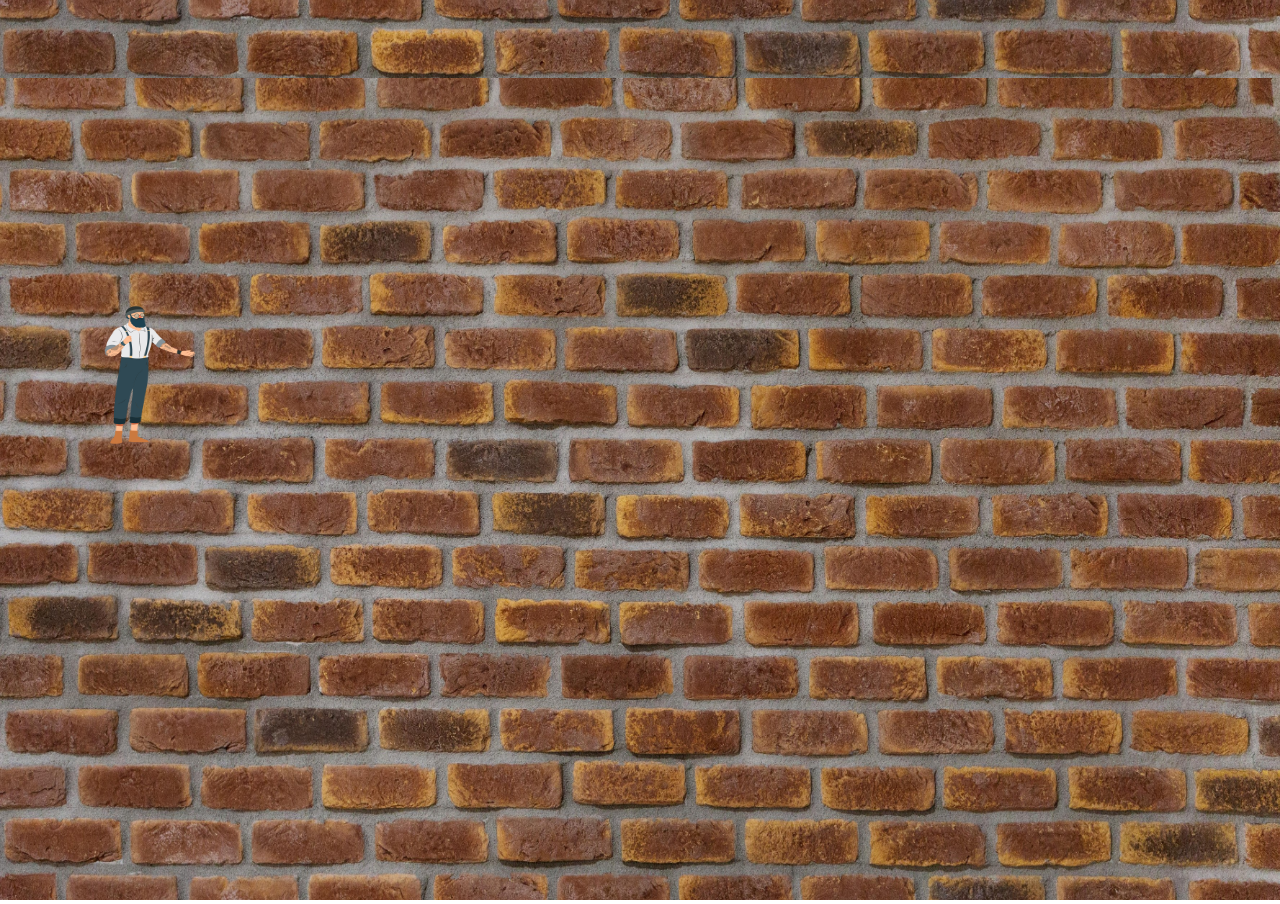
==== index.html @ 47b2483c "index fixed" ====
<!DOCTYPE html>
<html lang="en">
<head>
    <meta charset="UTF-8">
    <meta name="viewport" content="width=device-width, initial-scale=1.0">
    <meta http-equiv="X-UA-Compatible" content="ie=edge">
    <title>Game Project</title>
    <link rel="stylesheet" href="../css/style.css">
</head>
<body>

<canvas id="canvas"></canvas>
<script src="js/brick.js"></script>
<script src="js/bullet.js"></script>
<script src="js/player.js"></script>
<!--<script src="background2.js"></script>-->
<script src="js/background.js"></script>
<script src="js/game.js"></script>
<script src="js/index.js"></script> 
</body>
</html>
---- css/style.css ----
html, body {
    margin: 0;
    padding: 0;
  }
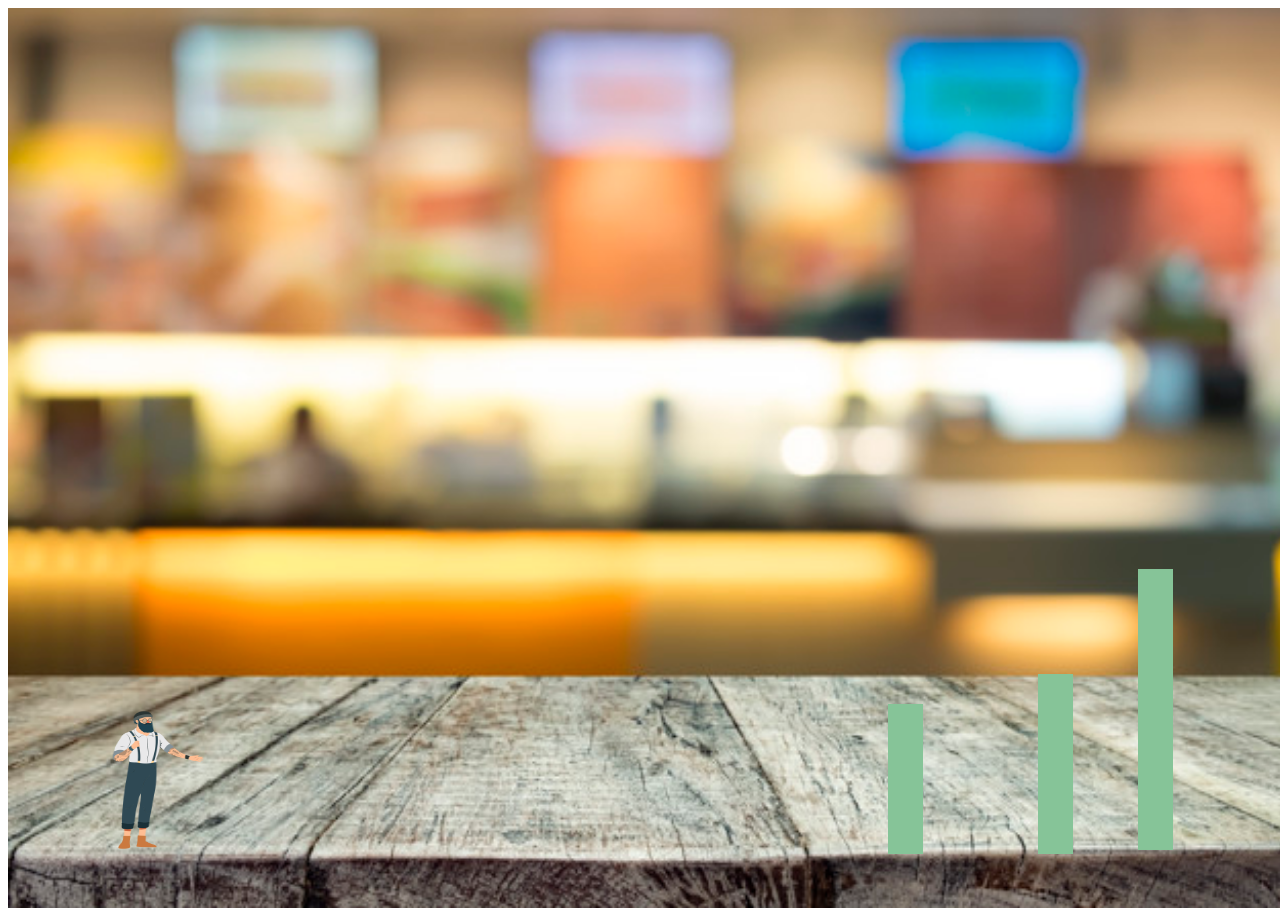
==== commit 6b6e1374: "bricks in window" ====
--- a/index.html
+++ b/index.html
@@ -5,7 +5,7 @@
     <meta name="viewport" content="width=device-width, initial-scale=1.0">
     <meta http-equiv="X-UA-Compatible" content="ie=edge">
     <title>Game Project</title>
-    <link rel="stylesheet" href="../css/style.css">
+    <link rel="stylesheet" href="../ProjectOneGame/css/style.css">
 </head>
 <body>
 
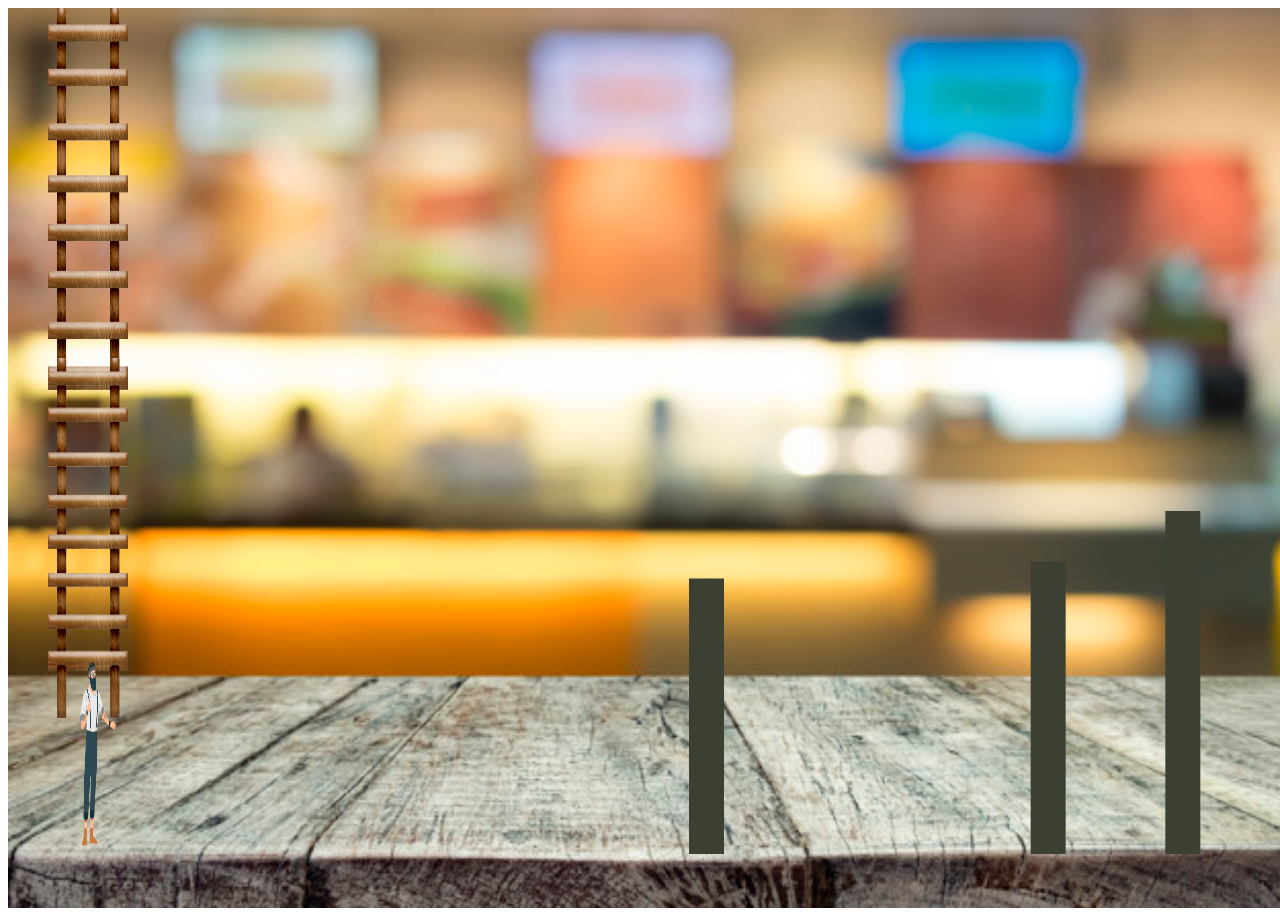
==== commit 537ead98: "obstacles and stairs done" ====
--- a/index.html
+++ b/index.html
@@ -10,10 +10,11 @@
 <body>
 
 <canvas id="canvas"></canvas>
+<script src="js/obstacle.js" ></script>
 <script src="js/brick.js"></script>
 <script src="js/bullet.js"></script>
 <script src="js/player.js"></script>
-<!--<script src="background2.js"></script>-->
+<script src="js/background2.js"></script>
 <script src="js/background.js"></script>
 <script src="js/game.js"></script>
 <script src="js/index.js"></script> 
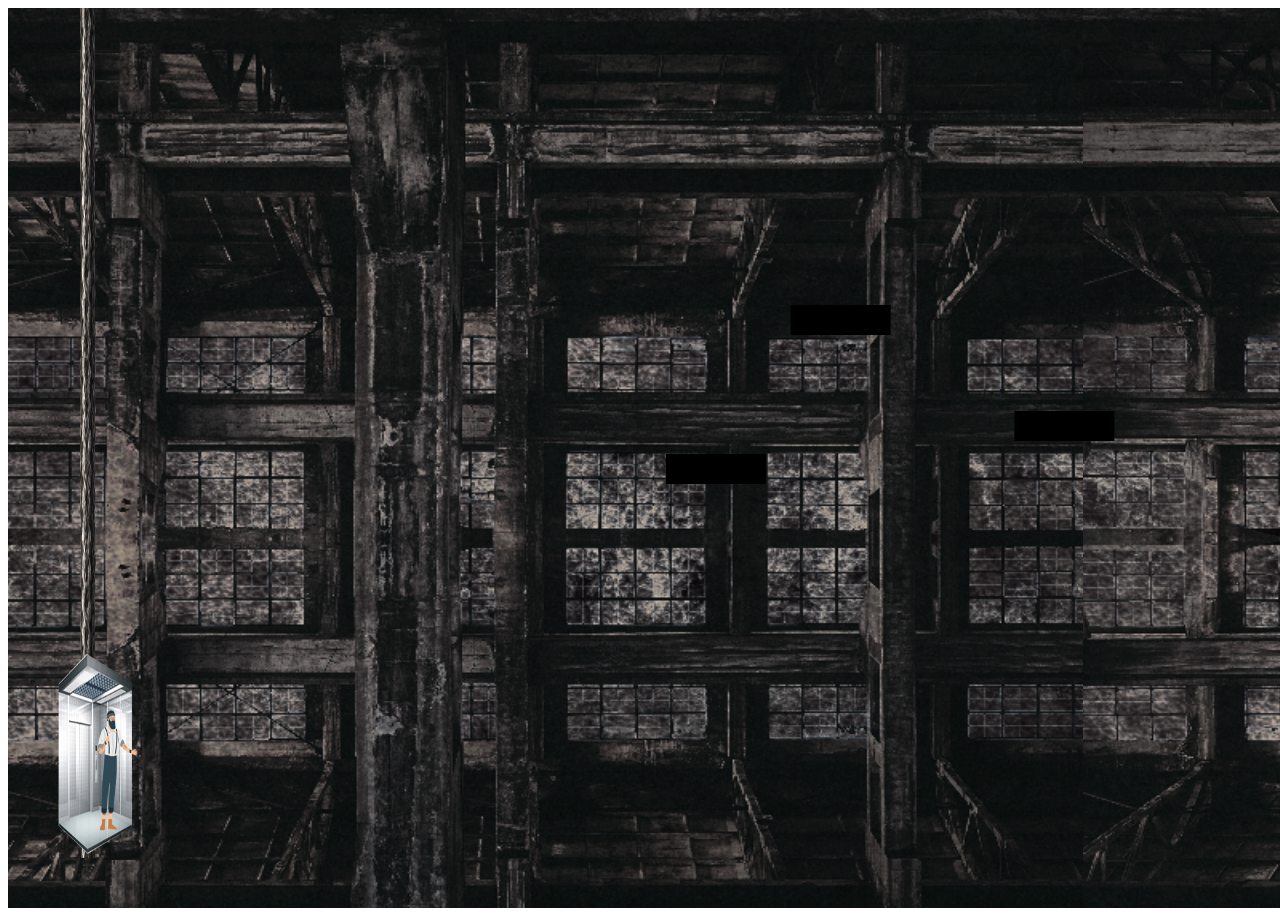
==== commit 632d8942: "new background an bulletss done" ====
--- a/index.html
+++ b/index.html
@@ -10,9 +10,9 @@
 <body>
 
 <canvas id="canvas"></canvas>
-<script src="js/obstacle.js" ></script>
 <script src="js/brick.js"></script>
 <script src="js/bullet.js"></script>
+<script src="js/obstacle.js" ></script>
 <script src="js/player.js"></script>
 <script src="js/background2.js"></script>
 <script src="js/background.js"></script>
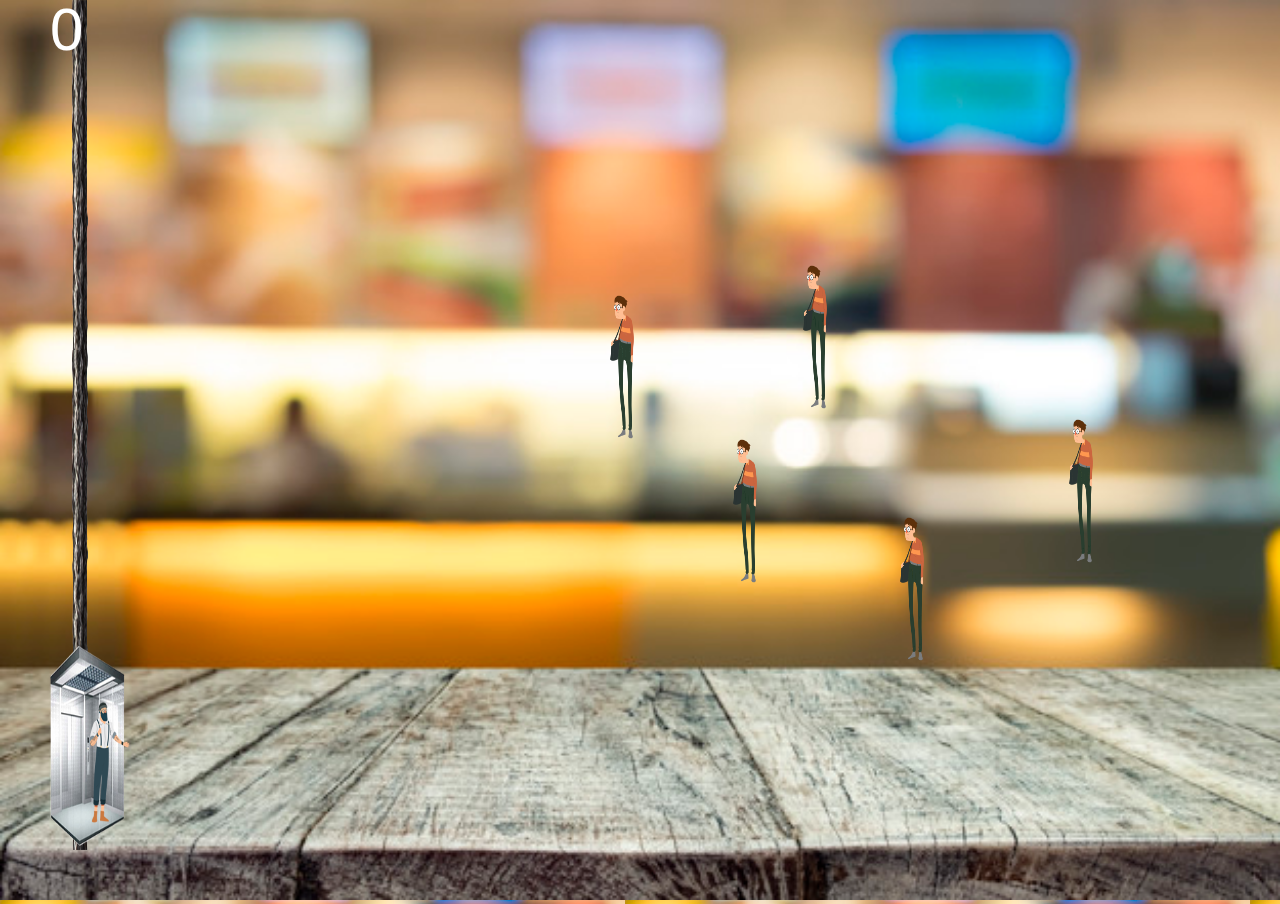
==== commit 60ee722b: "almost done" ====
--- a/index.html
+++ b/index.html
@@ -5,13 +5,15 @@
     <meta name="viewport" content="width=device-width, initial-scale=1.0">
     <meta http-equiv="X-UA-Compatible" content="ie=edge">
     <title>Game Project</title>
-    <link rel="stylesheet" href="../ProjectOneGame/css/style.css">
+    <link rel="stylesheet" href="./css/style.css">
 </head>
 <body>
 
 <canvas id="canvas"></canvas>
+<script src="js/scoreboard.js"></script>
 <script src="js/brick.js"></script>
 <script src="js/bullet.js"></script>
+<script src="js/victims.js"></script>
 <script src="js/obstacle.js" ></script>
 <script src="js/player.js"></script>
 <script src="js/background2.js"></script>
--- a/css/style.css
+++ b/css/style.css
@@ -0,0 +1,49 @@
+html, body {
+    margin: 0;
+    padding: 0;
+    background-image: url('../img/woodTable.png');
+  }
+
+  #tittle{
+    display: flex;
+    justify-content: center;
+    align-items: center;
+    text-align: center;
+    font-size: 100px;
+    font-style: italic;
+    font-family: 'Franklin Gothic Medium', 'Arial Narrow', Arial, sans-serif;
+  }
+
+  #parraf{
+    display: flex;
+    align-items: center;
+    justify-content: center;
+    color: rgb(28, 20, 16);
+    font-size: 100px;
+    font-family: 'Franklin Gothic Medium', 'Arial Narrow', Arial, sans-serif;
+    text-align: center;
+  }
+
+  #image> img{
+    display: flex;
+    width: 300px;
+    height: 300px;
+    align-items: center;
+    justify-content: space-between;
+
+  }
+
+  #image{
+    display: flex;
+    justify-content: space-between;
+  }
+
+  #buttons>button{
+    display: flex;
+    padding: 50px ,100px;
+    height: 50px;
+    width: 100px;
+    border-radius: 5px;
+    text-align: center;
+    
+  }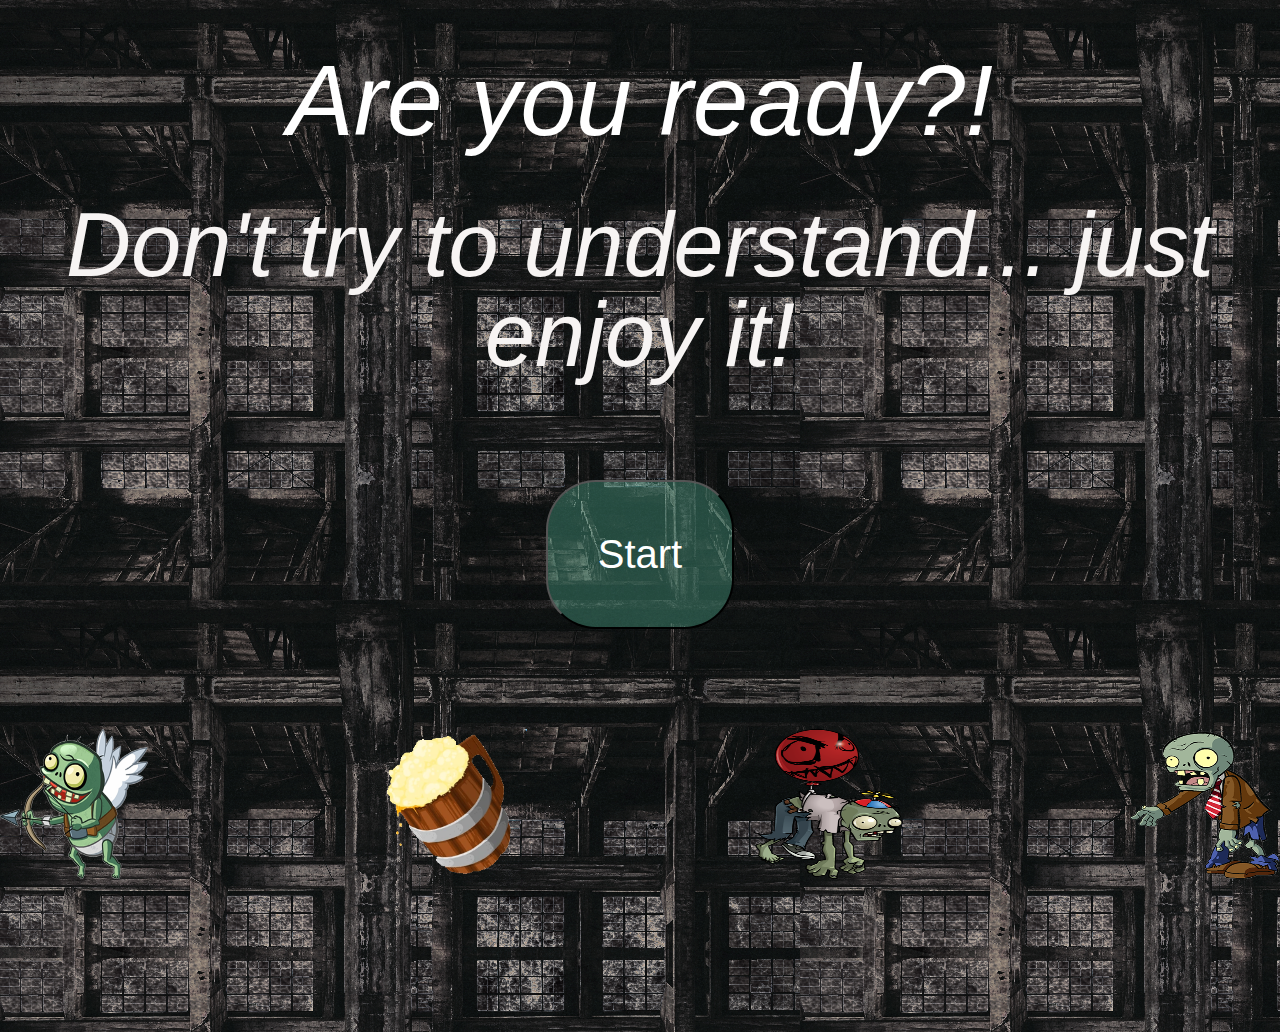
==== commit 90fe4615: "Update good one" ====
--- a/index.html
+++ b/index.html
@@ -1,24 +1,43 @@
 <!DOCTYPE html>
 <html lang="en">
-<head>
-    <meta charset="UTF-8">
-    <meta name="viewport" content="width=device-width, initial-scale=1.0">
-    <meta http-equiv="X-UA-Compatible" content="ie=edge">
+  <head>
+    <meta charset="UTF-8" />
+    <meta name="viewport" content="width=device-width, initial-scale=1.0" />
+    <meta http-equiv="X-UA-Compatible" content="ie=edge" />
     <title>Game Project</title>
-    <link rel="stylesheet" href="./css/style.css">
-</head>
-<body>
+    <link rel="stylesheet" href="css/style.css" />
+  </head>
+  <body>
+    <div id="init">
+      <h1 id="tittle">Are you ready?!</h1>
+      <p id="parraf">Don't try to understand... just enjoy it!</p>
+      <div id="buttons">
+        <button id="green" href="index.html">Start</button>
+      </div>
+      <div id="image">
+        <img src="./img/zombie_volador.png" alt="Hipster" />
+        <img id="globo" src="./img/Beer.png" alt="Beer" />
+        <img src="./img/zombie_globo.png" alt="Gafotas" />
+        <img src="./img/zombie_walk.png" alt="Llama" />
+      </div>
+    </div>
 
-<canvas id="canvas"></canvas>
-<script src="js/scoreboard.js"></script>
-<script src="js/brick.js"></script>
-<script src="js/bullet.js"></script>
-<script src="js/victims.js"></script>
-<script src="js/obstacle.js" ></script>
-<script src="js/player.js"></script>
-<script src="js/background2.js"></script>
-<script src="js/background.js"></script>
-<script src="js/game.js"></script>
-<script src="js/index.js"></script> 
-</body>
+    <canvas id="canvas"></canvas>
+    <div class="🍺">
+      <img class = 'over' src="./img/gameOver.jpg" alt="gameOver" />
+      <a href="index.html">
+      <button class="reset" href='index.html'>TRY AGAIN</button>
+      </a>
+    </div>
+
+    <script src="js/scoreboard.js"></script>
+    <script src="js/brick.js"></script>
+    <script src="js/bullet.js"></script>
+    <script src="js/victims.js"></script>
+    <script src="js/obstacle.js"></script>
+    <script src="js/player.js"></script>
+    <script src="js/background.js"></script>
+    <script src="js/game.js"></script>
+    <script src="js/index.js"></script>
+  </body>
 </html>
--- a/css/style.css
+++ b/css/style.css
@@ -1,11 +1,58 @@
-html, body {
-    margin: 0;
-    padding: 0;
-    background-image: url('../img/woodTable.png');
+html, body, div, span, applet, object, iframe,
+h1, h2, h3, h4, h5, h6, p, blockquote, pre,
+a, abbr, acronym, address, big, cite, code,
+del, dfn, em, img, ins, kbd, q, s, samp,
+small, strike, strong, sub, sup, tt, var,
+b, u, i, center,
+dl, dt, dd, ol, ul, li,
+fieldset, form, label, legend,
+table, caption, tbody, tfoot, thead, tr, th, td,
+article, aside, canvas, details, embed, 
+figure, figcaption, footer, header, hgroup, 
+menu, nav, output, ruby, section, summary,
+time, mark, audio, video {
+	margin: 0;
+	padding: 0;
+	border: 0;
+	font-size: 100%;
+	font: inherit;
+	vertical-align: baseline;
+}
+/* HTML5 display-role reset for older browsers */
+article, aside, details, figcaption, figure, 
+footer, header, hgroup, menu, nav, section {
+	display: block;
+}
+body {
+	line-height: 1;
+}
+ol, ul {
+	list-style: none;
+}
+blockquote, q {
+	quotes: none;
+}
+blockquote:before, blockquote:after,
+q:before, q:after {
+	content: '';
+	content: none;
+}
+table {
+	border-collapse: collapse;
+	border-spacing: 0;
+}
+
+  body {
+  
+    background-image: url('../img/fondoCuadrados.jpg');
+    
+  
   }
 
   #tittle{
     display: flex;
+    color: white;
+    margin: 50px;
     justify-content: center;
     align-items: center;
     text-align: center;
@@ -18,18 +65,25 @@
     display: flex;
     align-items: center;
     justify-content: center;
-    color: rgb(28, 20, 16);
-    font-size: 100px;
+    color: rgb(247, 244, 243);
+    font-size: 90px;
     font-family: 'Franklin Gothic Medium', 'Arial Narrow', Arial, sans-serif;
     text-align: center;
+    font-style: oblique;
   }
 
   #image> img{
     display: flex;
-    width: 300px;
-    height: 300px;
+    width: 150px;
+    height: 150px;
     align-items: center;
-    justify-content: space-between;
+    justify-content: space-around;
+
+  }
+
+  #globo{
+    width: 100px;
+    height: 100px;
 
   }
 
@@ -37,13 +91,70 @@
     display: flex;
     justify-content: space-between;
   }
+  #buttons{
+    display: flex;
+    align-items: row;
+    justify-content: center;
+    margin-top: 100px;
+    margin-bottom: 100px;
+    
+  }
 
-  #buttons>button{
+
+
+  #green{
+    background-color: rgb(42, 156, 118);
+    color: white;
+    background-color: rgba(105, 224, 185, 0.29);
     display: flex;
-    padding: 50px ,100px;
-    height: 50px;
-    width: 100px;
-    border-radius: 5px;
+    padding: 50px;
+    border-radius: 50px;
+    font-size: 40px;
     text-align: center;
+    text-decoration: none;
+  }
+
+  #red{
+    background-color: red;
     
-  }+  }
+
+  .🍺{
+    display: none;
+  }
+
+  .🍺 img{
+    height: 100%;
+    width: 100%;
+
+  }
+
+  .reset{
+    justify-content: center;
+    align-items: center;
+    color: rgb(239, 241, 244);
+    font-size-adjust: inherit;
+    font-size: x-large;
+    font-style: initial;
+    font-style: bold;
+    font-family: -apple-system, BlinkMacSystemFont, 'Segoe UI', Roboto, Oxygen, Ubuntu, Cantarell, 'Open Sans', 'Helvetica Neue', sans-serif;
+    display: flex;
+    border-radius: 100px;
+    border-color: blue;
+    border: 2px, solid;
+    padding: 30px, 100px;
+    width: 200px;
+    height: 100px;
+    background-color: transparent;
+    transform: translateY(-725px);
+    text-decoration: none;
+  }
+
+  .over{
+    width: 100%;
+    height: 100%;
+  }
+
+a {
+  text-decoration: none;
+}